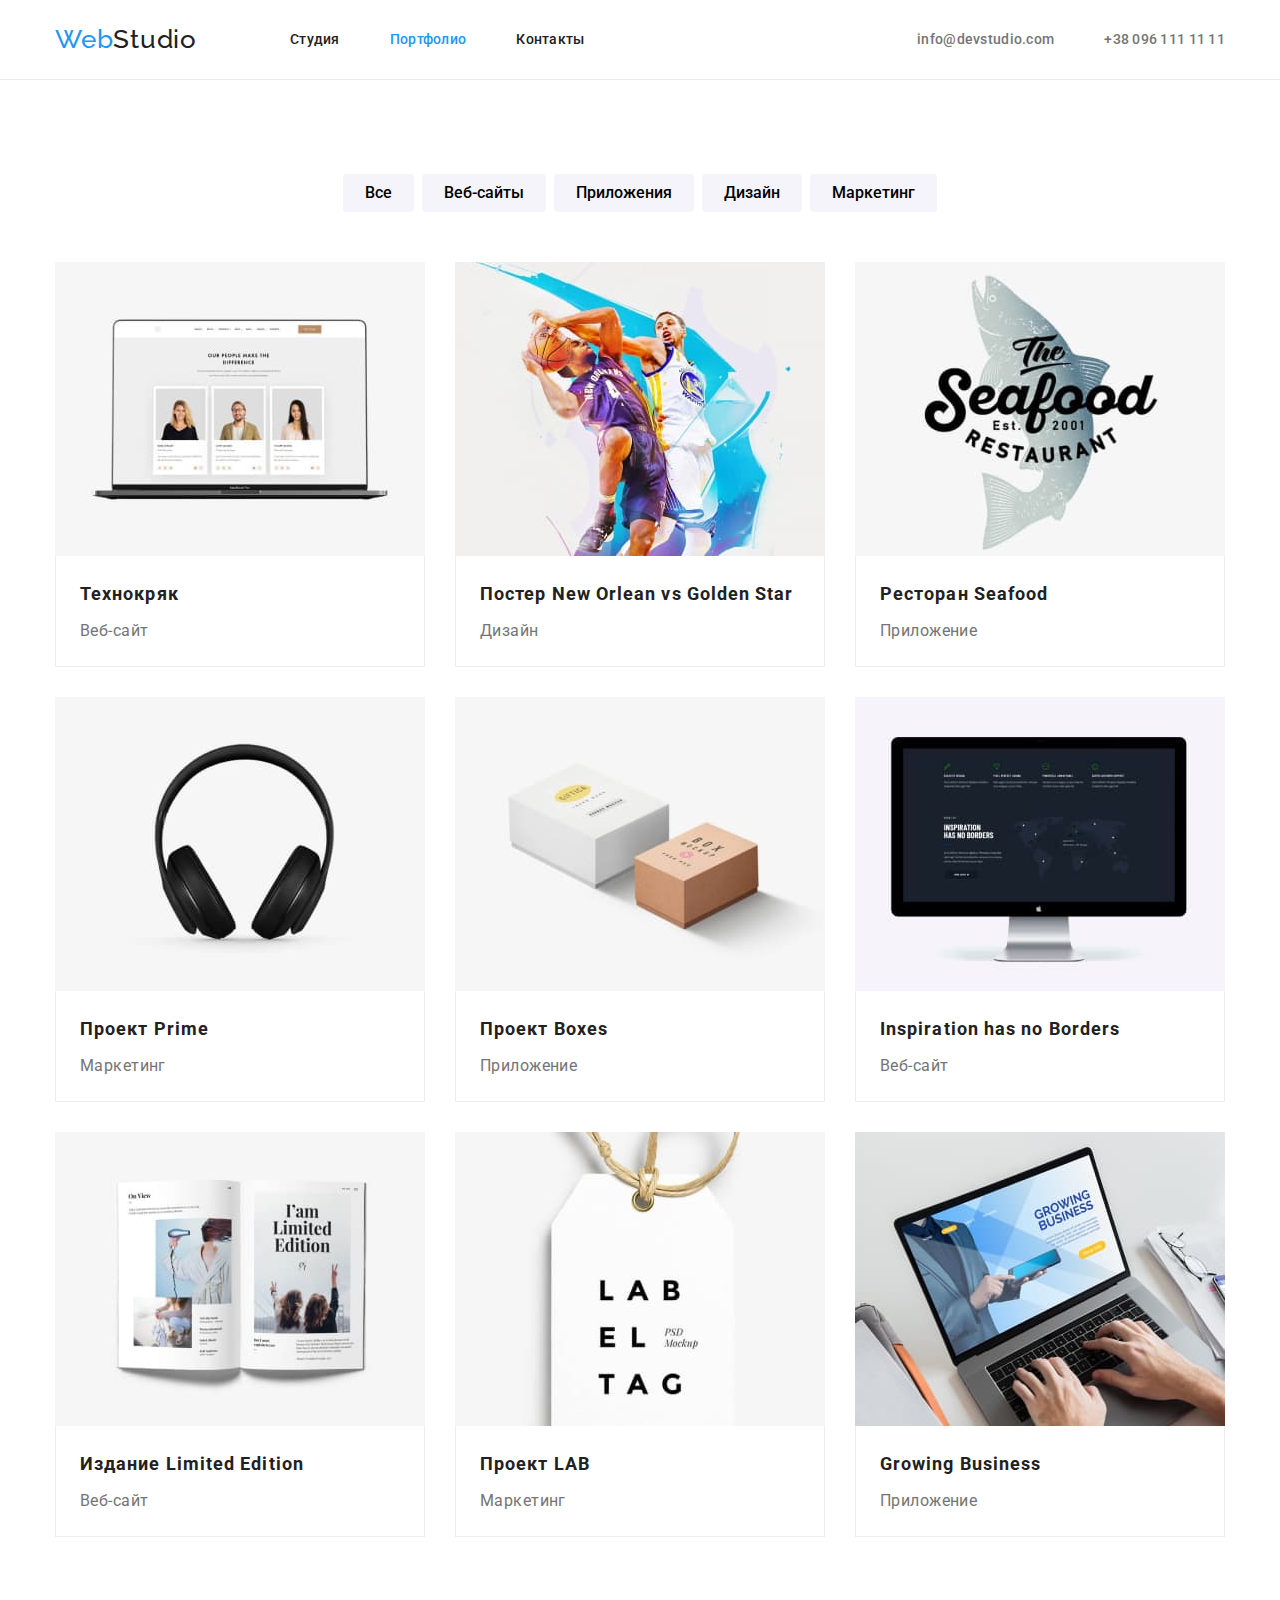
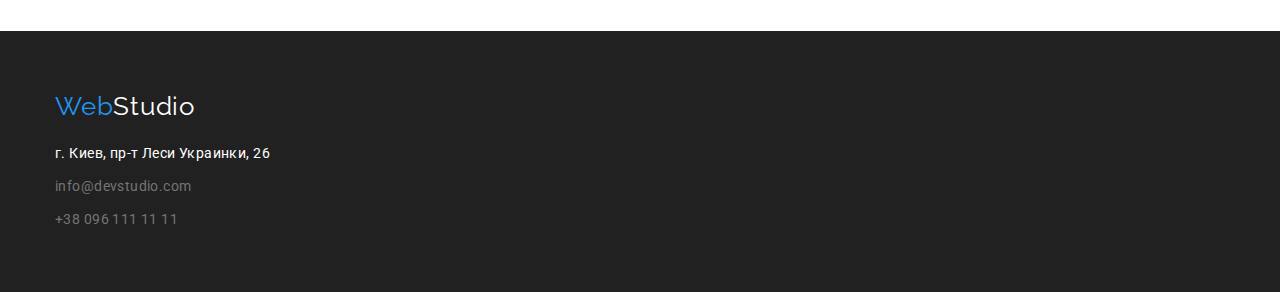
==== portfolio.html @ 5c0a5f5e "flex" ====
<!doctype html>
<html lang="ru">
<head>
    <meta charset="UTF-8">
    <style></style>
    <title>Portfolio</title>
    <link rel="preconnect" href="https://fonts.googleapis.com">
    <link rel="preconnect" href="https://fonts.gstatic.com" crossorigin>
    <link href="https://fonts.googleapis.com/css2?family=Raleway:wght@700&family=Roboto:wght@400;500;700;900&display=swap" rel="stylesheet">
    <link rel="stylesheet" href="css/modern-normalize.css">
    <link rel="stylesheet" href="css/styles.css">
</head>
<body>
    <header class="header-wrap">
        <div class="container">
            <div class="header flex">
                <nav class="header-nav flex">
                    <a href="index.html" class="link logo"><span>Web</span>Studio</a>
                    <ul class="header-pages flex">
                        <li><a class="link" href="index.html">Студия</a></li>
                        <li class="header-pages-active"><a class="link" href="#">Портфолио</a></li>
                        <li> <a class="link" href="#">Контакты</a></li>
                    </ul>
                </nav>
                <ul class="header-contact flex">
                    <li><a class="link" href="mailto:info@devstudio.com">info@devstudio.com</a></li>
                    <li><a class="link" href="tel:+380961111111">+38 096 111 11 11</a></li>
                </ul>
            </div>
        </div>
    </header>
    <main>
        <section class="portfolio section">
            <div class="container">
                <ul class="portfolio-filter flex">
                    <li><button type="button" class="portfolio-button">Все</button></li>
                    <li><button type="button" class="portfolio-button">Веб-сайты</button></li>
                    <li><button type="button" class="portfolio-button">Приложения</button></li>
                    <li><button type="button" class="portfolio-button">Дизайн</button></li>
                    <li><button type="button" class="portfolio-button">Маркетинг</button></li>
                </ul>
                <ul class="portfolio-gallery flex">
                    <li class="portfolio-item">
                        <img src="images/port1.jpg" alt="Технокряк">
                        <div class="portfolio-text">
                            <h3>Технокряк</h3>
                            <p>Веб-сайт</p>
                        </div>
                    </li>
                    <li class="portfolio-item">
                        <img src="images/port2.jpg" alt="Постер">
                        <div class="portfolio-text">
                            <h3>Постер New Orlean vs Golden Star</h3>
                            <p>Дизайн</p>
                        </div>
                    </li>
                    <li class="portfolio-item">
                        <img src="images/port3.jpg" alt="Seafood">
                        <div class="portfolio-text">
                            <h3>Ресторан Seafood</h3>
                            <p>Приложение</p>
                        </div>
                    </li>
                    <li class="portfolio-item">
                        <img src="images/port4.jpg" alt="Prime">
                        <div class="portfolio-text">
                            <h3>Проект Prime</h3>
                            <p>Маркетинг</p>
                        </div>
                    </li>
                    <li class="portfolio-item">
                        <img src="images/port5.jpg" alt="Boxes">
                        <div class="portfolio-text">
                            <h3>Проект Boxes</h3>
                            <p>Приложение</p>
                        </div>
                    </li>
                    <li class="portfolio-item">
                        <img src="images/port6.jpg" alt="Inspiration">
                        <div class="portfolio-text">
                            <h3>Inspiration has no Borders</h3>
                            <p>Веб-сайт</p>
                        </div>
                    </li>
                    <li class="portfolio-item">
                        <img src="images/port7.jpg" alt="Limited Edition">
                        <div class="portfolio-text">
                            <h3>Издание Limited Edition</h3>
                            <p>Веб-сайт</p>
                        </div>
                    </li>
                    <li class="portfolio-item">
                        <img src="images/port8.jpg" alt="LAB">
                        <div class="portfolio-text">
                            <h3>Проект LAB</h3>
                            <p>Маркетинг</p>
                        </div>
                    </li>
                    <li class="portfolio-item">
                        <img src="images/port9.jpg" alt="Growing Business">
                        <div class="portfolio-text">
                            <h3>Growing Business</h3>
                            <p>Приложение</p>
                        </div>
                    </li>
                </ul>
            </div>
        </section>
    </main>
    <footer class="footer">
        <div class="container">
            <a href="index.html" class="footer-logo logo link"><span>Web</span>Studio</a>
            <address>
                <ul class="footer-contact">
                    <li><a href="https://goo.gl/maps/wKkNSf3HqvnLf78X8" target="_blank" rel="noreferrer noopener">г. Киев, пр-т Леси Украинки, 26</a></li>
                    <li><a class="link" href="mailto:info@devstudio.com">info@devstudio.com</a></li>
                    <li><a class="link" href="tel:+380961111111">+38 096 111 11 11</a></li>
                </ul>
            </address>
        </div>
    </footer>
</body>
</html>
---- css/styles.css ----
:root{
    --back-color: #2F303A;
    --main-color: #212121;
    --grey-color: #757575;
    --lightgrey-color: #F5F4FA;
    --blue-color: #2196F3;
    --header-bottom: #ECECEC;
    --portfolio-border: #EEEEEE;
    --raleway:'Raleway';
    --roboto: 'Roboto', sans-serif;

}

body{
    margin: 0;
    font-family: var(--roboto),Arial, Helvetica, sans-serif;
    color: var(--main-color);
}
a{
    text-decoration: none;
    color:inherit;
}
ul{
    list-style: none;
    padding: 0;
    margin: 0;
}
p,h1,h2,h3{
    margin: 0;
}
.flex{
    display: flex;
    justify-content: space-between;
    align-items: center;
}
.container{
    width: 1200px;
    margin: 0 auto;
    padding: 0 15px;
    font-size: 14px;
    line-height: 1.14;
    letter-spacing: 0.03em;
    box-sizing: border-box;
}

.header-wrap{
    border-bottom: 1px solid var(--header-bottom);
}
.header{
    padding: 24px 0 ;
    font-weight: 500;
    letter-spacing: 0.02em;
}

.header-pages li{
    margin-right: 50px;
}
.header-contact li{
    margin-left: 50px;
}
.link:hover,
.link:focus,
.header-pages-active{
    color: var(--blue-color);
}
.header-contact{
    color: var(--grey-color);
}
.logo{
    font-family: var(--raleway);
    font-size: 26px;
    line-height: 1.2;
    letter-spacing: 0.03em;
    margin-right: 93px ;
}
.logo span{
    color: var(--blue-color);
}

.section{
    padding: 94px 0;
}
.section-title{
    margin-bottom: 50px;
    text-align: center;
    font-weight: 700;
    font-size: 36px;
    line-height: 1.17;
}

.head{
    padding: 200px 0;
    background-color:var(--main-color) ;
    color: white;
}
.head-title{
    margin-bottom: 30px;
    font-weight: 900;
    font-size: 44px;
    line-height: 1.36;
    letter-spacing: 0.06em;
    text-align: center;
    text-transform: uppercase;
}
.head-button{
    font-weight: bold;
    font-size: 16px;
    line-height: 1.875;
    letter-spacing: 0.06em;
    margin: 0 auto;
    display: block;
    padding: 10px 32px;
    border: none;
    color: white;
    background-color: var(--blue-color);
}

.features-wrap{
    padding-bottom: 0;
}
.features{
    margin: 0 -15px;
}
.features-item h3{
    font-weight: bold;
    padding-bottom: 10px;
    font-size: 14px;
    line-height: 1.14;
    letter-spacing: 0.03em;
    text-transform: uppercase;
}
.features-item{
    margin: 0 15px;
}
.features-item p{
    line-height: 1.71;
    color: var(--grey-color);
}

.team{
    background-color:var(--lightgrey-color);
}
.team-card{
    max-width: 270px;
    background-color: white;
    box-shadow: 0px 1px 3px rgba(0, 0, 0, 0.12), 0px 1px 1px rgba(0, 0, 0, 0.14), 0px 2px 1px rgba(0, 0, 0, 0.2);
    border-radius: 0px 0px 4px 4px;
}
.team-img{
    width: 100%;
    object-fit: cover;
}
.team-text{
    padding: 30px 0;
    text-align: center;
}
.team-text h3{
    font-size: 16px;
    line-height: 1.19;
    letter-spacing: 0.03em;
    font-weight: 500;
    margin-bottom: 10px;
}
.team-text p{
    font-size: 16px;
    line-height: 1.19;
    color: var(--grey-color);
}

.portfolio-filter{
    justify-content: center;
}
.portfolio-filter li{
    margin: 0 4px;
}
.portfolio-button{
    margin-bottom: 50px;
    font-family: var(--roboto);
    font-weight: 500;
    font-size: 16px;
    line-height: 1.625;
    padding: 6px 22px;
    background: var(--lightgrey-color);
    border: none;
    border-radius: 4px;
    cursor: pointer;
}
.portfolio-button:hover, .portfolio-button:focus{
    color: white;
    background-color: var(--blue-color);
}
.portfolio-gallery{
    flex-wrap: wrap;
    margin: -15px;
}
.portfolio-item{
    width: 370px;
    margin: 15px;
    display: inline-block;
}
.portfolio-item img{
    margin-bottom: -5px;
}
.portfolio-text{
    padding: 20px 24px;
    border: 1px solid var(--portfolio-border);
    box-sizing: border-box;
}
.portfolio-text h3{
    margin-bottom: 4px;
    font-weight: 700;
    font-size: 18px;
    line-height: 2;
    letter-spacing: 0.06em;
}
.portfolio-text p{
    font-size: 16px;
    line-height: 1.875;
    color: var(--grey-color);
}



.footer{
    padding: 60px 0;
    background-color: var(--main-color);
    color: var(--grey-color);
}
.footer-contact li:first-child, .footer-logo{
    color: white;
}

.footer-contact{
    margin-top: 20px;
    line-height:1.71 ;
    font-style: normal;
}
.footer-contact li:not(:last-child){
    margin-bottom: 9px;
}
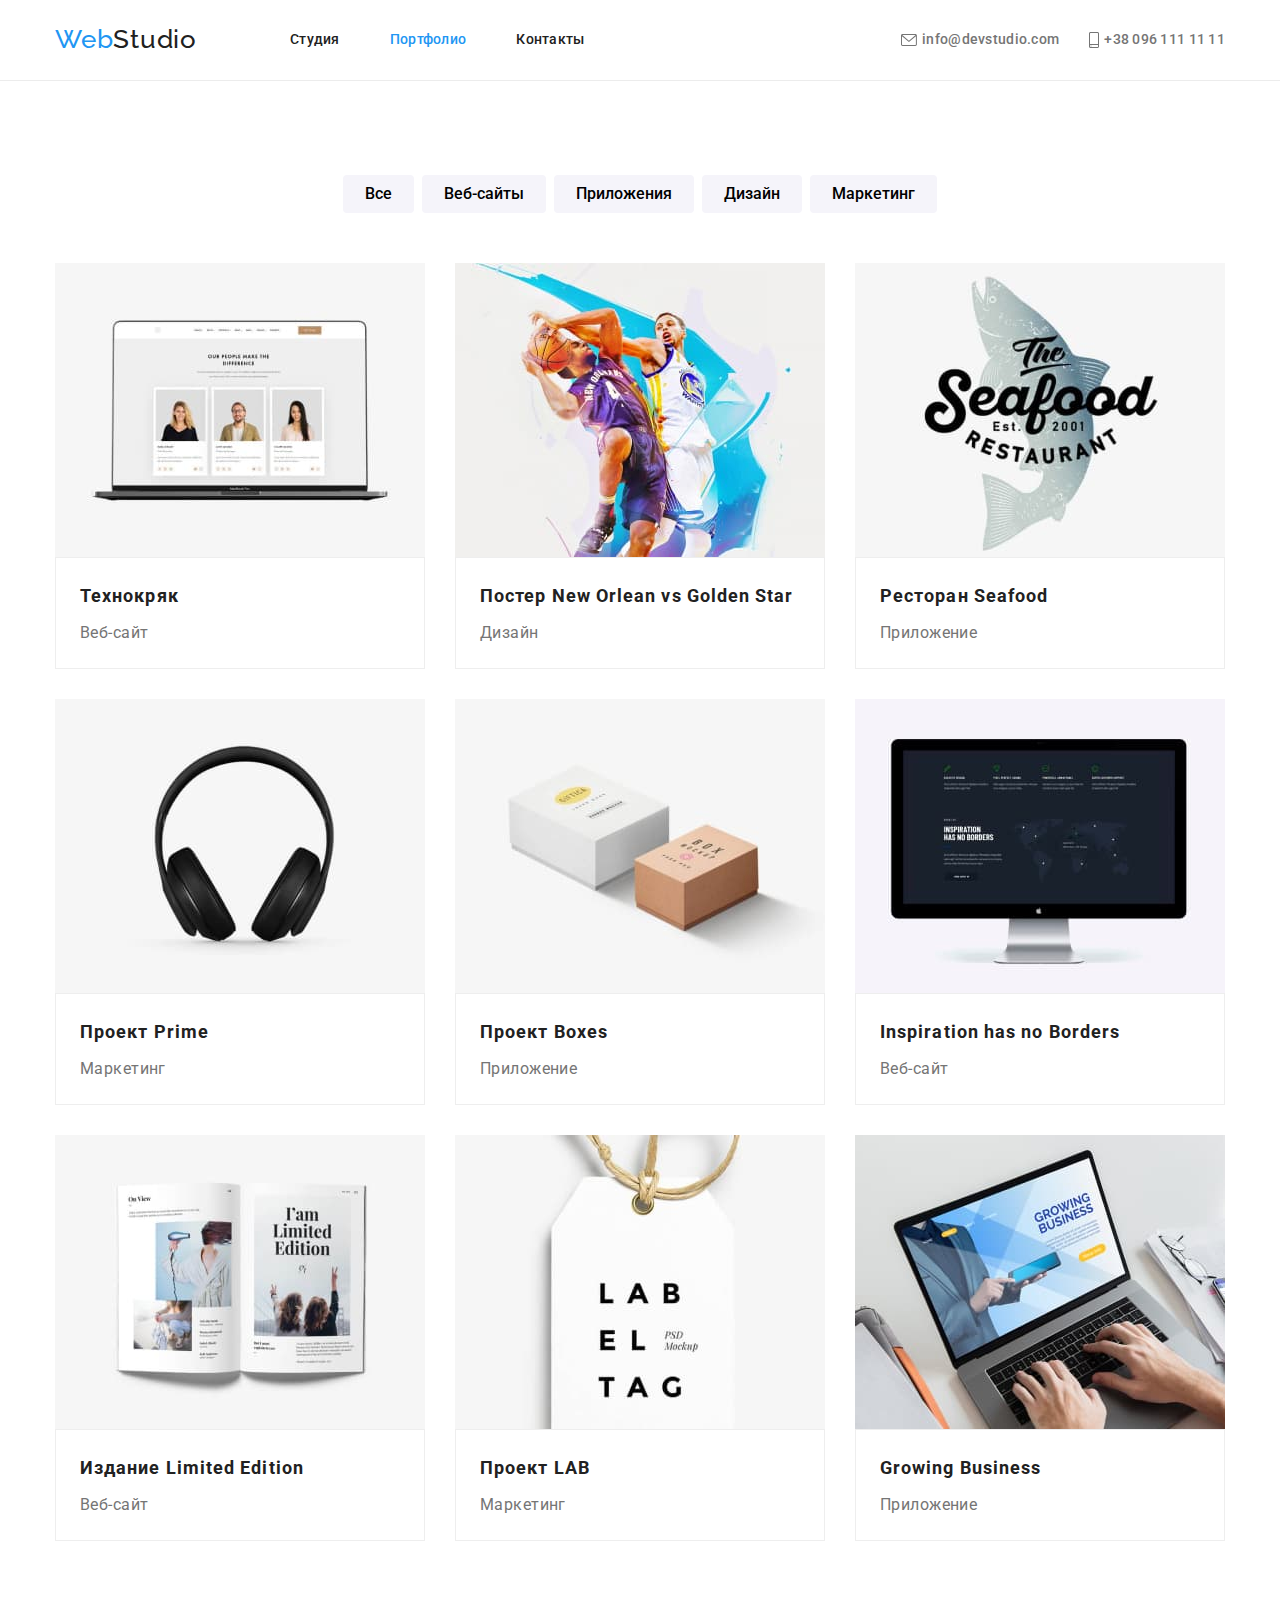
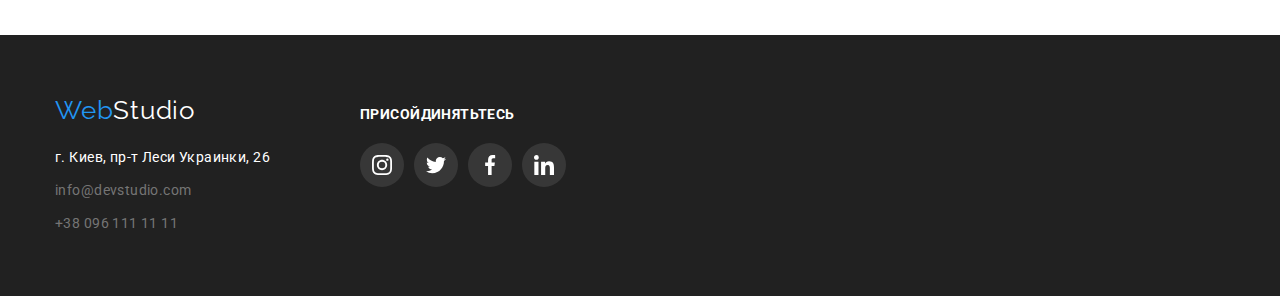
==== commit 5a5a2e74: "add icon" ====
--- a/portfolio.html
+++ b/portfolio.html
@@ -12,23 +12,39 @@
 </head>
 <body>
     <header class="header-wrap">
-        <div class="container">
-            <div class="header flex">
-                <nav class="header-nav flex">
-                    <a href="index.html" class="link logo"><span>Web</span>Studio</a>
-                    <ul class="header-pages flex">
-                        <li><a class="link" href="index.html">Студия</a></li>
-                        <li class="header-pages-active"><a class="link" href="#">Портфолио</a></li>
-                        <li> <a class="link" href="#">Контакты</a></li>
-                    </ul>
-                </nav>
-                <ul class="header-contact flex">
-                    <li><a class="link" href="mailto:info@devstudio.com">info@devstudio.com</a></li>
-                    <li><a class="link" href="tel:+380961111111">+38 096 111 11 11</a></li>
+    <div class="container">
+        <div class="header flex">
+            <nav class="header-nav flex">
+                <a href="index.html" class="logo link"><span>Web</span>Studio</a>
+                <ul class="header-page-list flex">
+                    <li class="header-page">
+                        <a class="link" href="index.html">Студия</a>
+                    </li>
+                    <li class="header-page header-page-active">
+                        <a class="link" href="#">Портфолио</a>
+                    </li>
+                    <li class="header-page">
+                        <a class="link" href="#">Контакты</a>
+                    </li>
                 </ul>
-            </div>
+            </nav>
+            <ul class="header-contact flex">
+                <li class="header-contact-item">
+                    <svg class="header-icon" width="16" height="12">
+                        <use href="./images/icons.svg#icon-envelope"></use>
+                    </svg>
+                    <a class="link" href="mailto:info@devstudio.com">info@devstudio.com</a>
+                </li>
+                <li class="header-contact-item">
+                    <svg class="header-icon" width="10" height="16">
+                        <use href="./images/icons.svg#icon-smartphone"></use>
+                    </svg>
+                    <a class="link" href="tel:+380961111111">+38 096 111 11 11</a>
+                </li>
+            </ul>
         </div>
-    </header>
+    </div>
+</header>
     <main>
         <section class="portfolio section">
             <div class="container">
@@ -108,15 +124,50 @@
         </section>
     </main>
     <footer class="footer">
-        <div class="container">
-            <a href="index.html" class="footer-logo logo link"><span>Web</span>Studio</a>
-            <address>
-                <ul class="footer-contact">
-                    <li><a href="https://goo.gl/maps/wKkNSf3HqvnLf78X8" target="_blank" rel="noreferrer noopener">г. Киев, пр-т Леси Украинки, 26</a></li>
-                    <li><a class="link" href="mailto:info@devstudio.com">info@devstudio.com</a></li>
-                    <li><a class="link" href="tel:+380961111111">+38 096 111 11 11</a></li>
+        <div class="container footer-container">
+            <div>
+                <a href="index.html" class="footer-logo logo link"><span>Web</span>Studio</a>
+                <address>
+                    <ul class="footer-contact">
+                        <li class="footer-list"><a href="https://goo.gl/maps/wKkNSf3HqvnLf78X8" target="_blank" rel="noreferrer noopener">г. Киев, пр-т Леси Украинки, 26</a></li>
+                        <li class="footer-list"><a class="link" href="mailto:info@devstudio.com">info@devstudio.com</a></li>
+                        <li class="footer-list"><a class="link" href="tel:+380961111111">+38 096 111 11 11</a></li>
+                    </ul>
+                </address>
+            </div>
+            <div class="footer-icon-block">
+                <h3 class="footer-icon-title">Присойдинятьтесь</h3>
+                <ul class="team-icon-block">
+                    <li class="team-icon footer-icon">
+                        <a href="">
+                            <svg class="team-svg footer-svg">
+                                <use href="./images/icons.svg#icon-instagram-2"></use>
+                            </svg>
+                        </a>
+                    </li>
+                    <li class="team-icon footer-icon">
+                        <a href="">
+                            <svg class="team-svg footer-svg">
+                                <use href="./images/icons.svg#icon-twitter-1"></use>
+                            </svg>
+                        </a>
+                    </li>
+                    <li class="team-icon footer-icon">
+                        <a href="">
+                            <svg class="team-svg footer-svg">
+                                <use href="./images/icons.svg#icon-facebook-1"></use>
+                            </svg>
+                        </a>
+                    </li>
+                    <li class="team-icon footer-icon">
+                        <a href="">
+                            <svg class="team-svg footer-svg">
+                                <use href="./images/icons.svg#icon-linkedin-1"></use>
+                            </svg>
+                        </a>
+                    </li>
                 </ul>
-            </address>
+            </div>
         </div>
     </footer>
 </body>
--- a/css/styles.css
+++ b/css/styles.css
@@ -6,6 +6,7 @@
     --blue-color: #2196F3;
     --header-bottom: #ECECEC;
     --portfolio-border: #EEEEEE;
+    --icon-color:#AFB1B8;
     --raleway:'Raleway';
     --roboto: 'Roboto', sans-serif;
 
@@ -15,6 +16,10 @@
     margin: 0;
     font-family: var(--roboto),Arial, Helvetica, sans-serif;
     color: var(--main-color);
+    font-size: 14px;
+    line-height: 1.14;
+    letter-spacing: 0.03em;
+    box-sizing: border-box;
 }
 a{
     text-decoration: none;
@@ -37,30 +42,46 @@
     width: 1200px;
     margin: 0 auto;
     padding: 0 15px;
-    font-size: 14px;
-    line-height: 1.14;
-    letter-spacing: 0.03em;
-    box-sizing: border-box;
 }
 
 .header-wrap{
     border-bottom: 1px solid var(--header-bottom);
+    padding: 24px 0 25px;
 }
 .header{
-    padding: 24px 0 ;
     font-weight: 500;
     letter-spacing: 0.02em;
 }
-
-.header-pages li{
+.header-page:not(:last-child){
     margin-right: 50px;
 }
-.header-contact li{
-    margin-left: 50px;
+.header-contact-item{
+    display: flex;
+    align-items: center;
+    justify-content: flex-end;
+    cursor: pointer;
+}
+
+.header-contact-item:hover, .header-contact-item:focus {
+    color: var(--blue-color);
+}
+.header-contact-item:hover .header-icon, .header-contact-item:focus .header-icon{
+    fill: var(--blue-color);
+}
+
+li.header-contact-item:hover link, li.header-contact-item:focus link{
+    color: var(--blue-color);
+}
+.header-icon{
+   fill:var(--grey-color);
+   margin-right: 5px;
+}
+.header-contact-item:not(:first-child){
+    margin-left: 30px;
 }
 .link:hover,
 .link:focus,
-.header-pages-active{
+.header-page-active{
     color: var(--blue-color);
 }
 .header-contact{
@@ -90,8 +111,11 @@
 
 .head{
     padding: 200px 0;
-    background-color:var(--main-color) ;
-    color: white;
+    color: white;
+    background:var(--main-color) ;
+    background-image: url("../images/imgback.jpg"),linear-gradient(to right, rgba(47, 48, 58, 0.4), rgba(47, 48, 58, 0.4)) ;
+    background-repeat:no-repeat ;
+    background-position:center ;
 }
 .head-title{
     margin-bottom: 30px;
@@ -115,21 +139,39 @@
     background-color: var(--blue-color);
 }
 
+.todo-item{
+    width: 370px;
+}
+
+
 .features-wrap{
     padding-bottom: 0;
 }
 .features{
     margin: 0 -15px;
 }
+.features-icon{
+    background-color: var(--lightgrey-color);
+    margin-bottom: 30px;
+}
+.features-svg{
+    width: 70px;
+    height: 70px;
+    display: block;
+    margin: 0 auto;
+    padding: 25px 0;
+    box-sizing: content-box;
+}
 .features-item h3{
     font-weight: bold;
-    padding-bottom: 10px;
+    margin-bottom: 10px;
     font-size: 14px;
     line-height: 1.14;
     letter-spacing: 0.03em;
     text-transform: uppercase;
 }
 .features-item{
+    width: 25%;
     margin: 0 15px;
 }
 .features-item p{
@@ -143,15 +185,15 @@
 .team-card{
     max-width: 270px;
     background-color: white;
-    box-shadow: 0px 1px 3px rgba(0, 0, 0, 0.12), 0px 1px 1px rgba(0, 0, 0, 0.14), 0px 2px 1px rgba(0, 0, 0, 0.2);
-    border-radius: 0px 0px 4px 4px;
+    box-shadow: 0 1px 3px rgba(0, 0, 0, 0.12), 0 1px 1px rgba(0, 0, 0, 0.14), 0 2px 1px rgba(0, 0, 0, 0.2);
+    border-radius: 0 0 4px 4px;
 }
 .team-img{
     width: 100%;
     object-fit: cover;
 }
 .team-text{
-    padding: 30px 0;
+    padding: 30px 0 16px;
     text-align: center;
 }
 .team-text h3{
@@ -166,15 +208,45 @@
     line-height: 1.19;
     color: var(--grey-color);
 }
+.team-icon-block{
+    display: flex;
+    justify-content: center;
+    margin-bottom: 30px;
+}
+.team-icon{
+    border-radius: 50% ;
+    margin-right: 10px;
+    width: 44px;
+    height: 44px;
+    position:relative;
+}
+.team-icon:last-child{
+    margin-right: 0;
+}
+.team-svg{
+    position: absolute;
+    top: 50%;
+    left: 50%;
+    fill: var(--icon-color);
+    width: 20px;
+    height: 20px;
+    transform: translate(-50%,-50%);
+}
+.team-icon:hover, .team-icon:focus{
+   background-color: var(--blue-color);
+}
+.team-icon:hover .team-svg, .team-icon:focus .team-svg {
+    fill: white;
+}
 
 .portfolio-filter{
     justify-content: center;
 }
-.portfolio-filter li{
-    margin: 0 4px;
+
+.portfolio-filter{
+    margin-bottom: 50px;
 }
 .portfolio-button{
-    margin-bottom: 50px;
     font-family: var(--roboto);
     font-weight: 500;
     font-size: 16px;
@@ -185,21 +257,29 @@
     border-radius: 4px;
     cursor: pointer;
 }
+.portfolio-filter li:not(:last-child){
+    margin-right: 8px;
+}
+
 .portfolio-button:hover, .portfolio-button:focus{
     color: white;
     background-color: var(--blue-color);
+    box-shadow: 0px 3px 1px rgba(0, 0, 0, 0.1), 0px 1px 2px rgba(0, 0, 0, 0.08), 0px 2px 2px rgba(0, 0, 0, 0.12);
 }
 .portfolio-gallery{
     flex-wrap: wrap;
-    margin: -15px;
+    margin: 0 -30px -30px 0;
+
 }
 .portfolio-item{
-    width: 370px;
-    margin: 15px;
-    display: inline-block;
+    flex-basis: calc((100% - 90px) / 3);
+    margin: 0 30px 30px 0;
+}
+.portfolio-item:hover, .portfolio-item:focus{
+    box-shadow: 0px 1px 1px rgba(0, 0, 0, 0.12), 0px 4px 4px rgba(0, 0, 0, 0.06), 1px 4px 6px rgba(0, 0, 0, 0.16);
 }
 .portfolio-item img{
-    margin-bottom: -5px;
+    display: block;
 }
 .portfolio-text{
     padding: 20px 24px;
@@ -226,15 +306,72 @@
     background-color: var(--main-color);
     color: var(--grey-color);
 }
-.footer-contact li:first-child, .footer-logo{
-    color: white;
-}
-
+.footer-list:first-child, .footer-logo{
+    color: white;
+    margin-right: 0;
+}
 .footer-contact{
     margin-top: 20px;
-    line-height:1.71 ;
+    line-height: 1.71 ;
     font-style: normal;
 }
-.footer-contact li:not(:last-child){
+.footer-list:not(:last-child){
     margin-bottom: 9px;
+}
+.footer-icon{
+    display: block;
+    background: rgba(255, 255, 255, 0.1);
+    margin-right: 10px;
+}
+.footer-icon:hover, .footer-icon:focus{
+    background-color: var(--blue-color);
+}
+.footer-svg{
+    opacity: 1;
+    fill:white;
+}
+.footer-container{
+    display: flex;
+    align-items: baseline;
+}
+.footer-icon-block{
+    margin-left: 90px;
+}
+.footer-icon-title {
+    color: white;
+    font-weight: bold;
+    font-size: 14px;
+    line-height: 1.14;
+    letter-spacing: 0.03em;
+    text-transform: uppercase;
+    margin-bottom: 20px;
+}
+.footer .team-icon-block{
+    margin: 0;
+}
+.client-item{
+    position: relative;
+    width: 170px;
+    height: 92px;
+    border: 1px solid var(--icon-color) ;
+    box-sizing: border-box;
+    border-radius: 4px;
+}
+.client-item:not(:last-child){
+    margin-right: 30px;
+}
+.client-item:hover, .client-item:focus {
+    border: 1px solid var(--blue-color) ;
+}
+.client-item:hover .client-svg, .client-item:focus .client-svg{
+    fill: var(--blue-color);
+}
+.client-svg{
+    position: absolute;
+    top: 50%;
+    left: 50%;
+    width: 106px;
+    height: 60px;
+    fill: var(--icon-color);
+    transform: translate(-50%,-50%);
 }